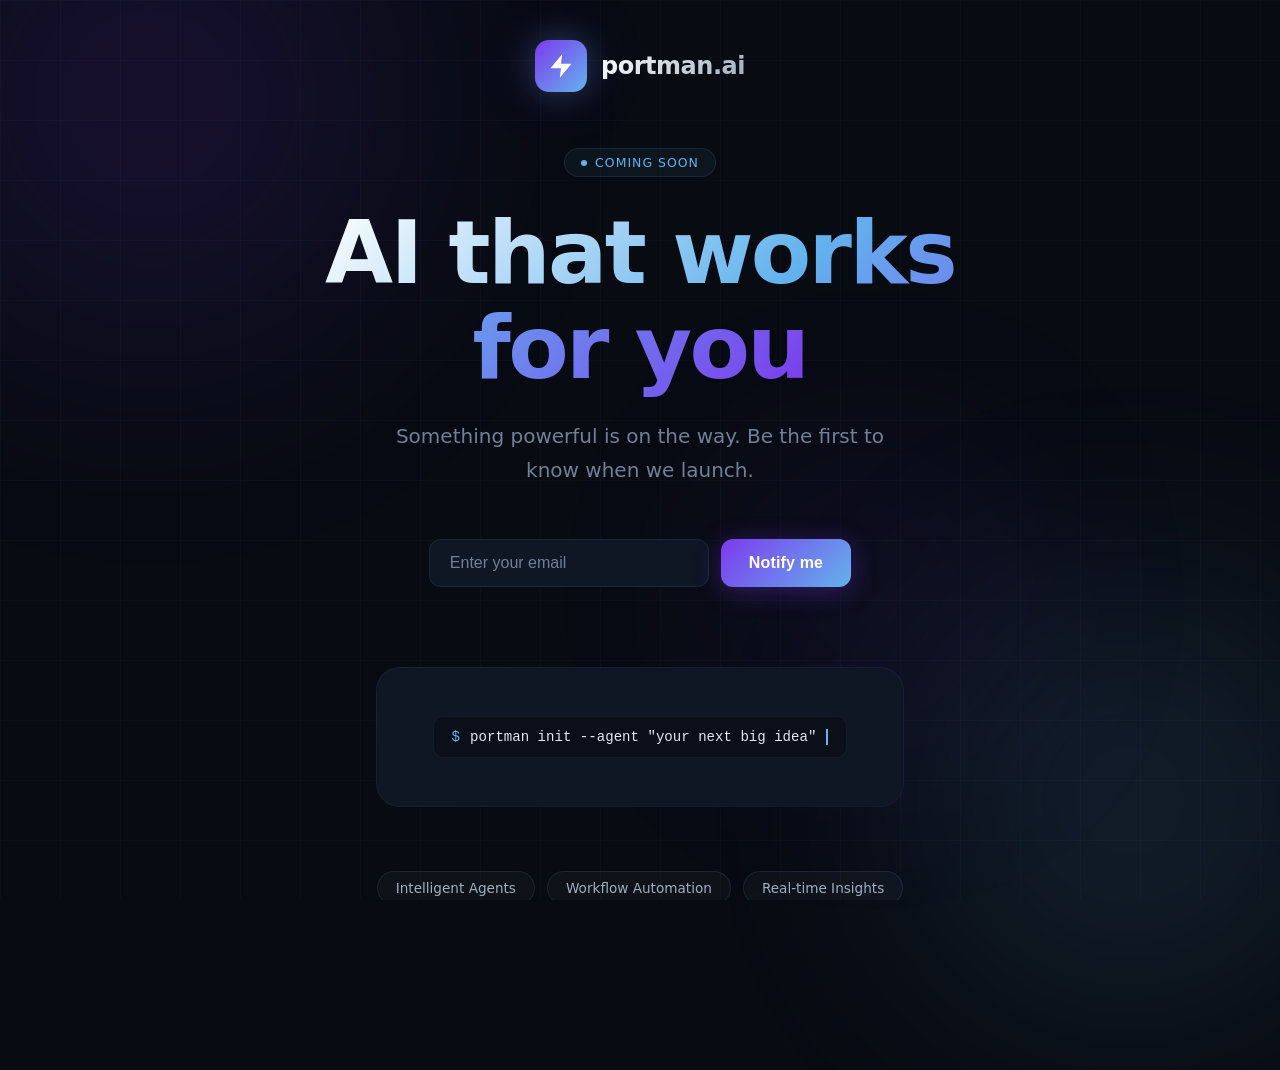
==== index.html @ 667f85a7 "Initial placeholder site for portman.ai Co-Authored-By: Claude Sonnet 4.6 <noreply@anthropic.com>" ====
<!DOCTYPE html>
<html lang="en">
<head>
  <meta charset="UTF-8" />
  <meta name="viewport" content="width=device-width, initial-scale=1.0" />
  <title>Portman AI</title>
  <style>
    *, *::before, *::after { box-sizing: border-box; margin: 0; padding: 0; }

    :root {
      --bg: #080b12;
      --surface: #0f1624;
      --border: rgba(99, 179, 237, 0.12);
      --accent: #63b3ed;
      --accent2: #7c3aed;
      --text: #e2e8f0;
      --muted: #718096;
    }

    html, body {
      height: 100%;
      background: var(--bg);
      color: var(--text);
      font-family: 'Segoe UI', system-ui, -apple-system, sans-serif;
      overflow-x: hidden;
    }

    /* animated grid background */
    body::before {
      content: '';
      position: fixed;
      inset: 0;
      background-image:
        linear-gradient(rgba(99,179,237,0.03) 1px, transparent 1px),
        linear-gradient(90deg, rgba(99,179,237,0.03) 1px, transparent 1px);
      background-size: 60px 60px;
      pointer-events: none;
      z-index: 0;
    }

    /* floating glow orbs */
    .orb {
      position: fixed;
      border-radius: 50%;
      filter: blur(120px);
      opacity: 0.18;
      pointer-events: none;
      z-index: 0;
      animation: float 14s ease-in-out infinite;
    }
    .orb-1 {
      width: 600px; height: 600px;
      background: radial-gradient(circle, #7c3aed, transparent);
      top: -200px; left: -150px;
      animation-delay: 0s;
    }
    .orb-2 {
      width: 500px; height: 500px;
      background: radial-gradient(circle, #63b3ed, transparent);
      bottom: -150px; right: -100px;
      animation-delay: -7s;
    }
    .orb-3 {
      width: 300px; height: 300px;
      background: radial-gradient(circle, #7c3aed, transparent);
      top: 50%; right: 20%;
      animation-delay: -3s;
    }

    @keyframes float {
      0%, 100% { transform: translateY(0px) scale(1); }
      50%       { transform: translateY(-40px) scale(1.05); }
    }

    /* layout */
    .page {
      position: relative;
      z-index: 1;
      min-height: 100vh;
      display: flex;
      flex-direction: column;
      align-items: center;
      justify-content: center;
      padding: 40px 24px;
      text-align: center;
    }

    /* logo mark */
    .logo-mark {
      display: inline-flex;
      align-items: center;
      gap: 14px;
      margin-bottom: 56px;
    }
    .logo-icon {
      width: 52px; height: 52px;
      border-radius: 14px;
      background: linear-gradient(135deg, #7c3aed 0%, #63b3ed 100%);
      display: flex;
      align-items: center;
      justify-content: center;
      box-shadow: 0 0 32px rgba(99,179,237,0.3), 0 0 64px rgba(124,58,237,0.2);
    }
    .logo-icon svg {
      width: 28px; height: 28px;
      fill: white;
    }
    .logo-text {
      font-size: 1.5rem;
      font-weight: 700;
      letter-spacing: -0.02em;
      background: linear-gradient(135deg, #fff 0%, #a0aec0 100%);
      -webkit-background-clip: text;
      -webkit-text-fill-color: transparent;
      background-clip: text;
    }

    /* badge */
    .badge {
      display: inline-flex;
      align-items: center;
      gap: 8px;
      padding: 6px 16px;
      border-radius: 100px;
      border: 1px solid var(--border);
      background: rgba(99,179,237,0.06);
      font-size: 0.78rem;
      font-weight: 500;
      color: var(--accent);
      letter-spacing: 0.08em;
      text-transform: uppercase;
      margin-bottom: 28px;
    }
    .badge-dot {
      width: 6px; height: 6px;
      border-radius: 50%;
      background: var(--accent);
      animation: pulse 2s ease-in-out infinite;
    }
    @keyframes pulse {
      0%, 100% { opacity: 1; transform: scale(1); }
      50%       { opacity: 0.5; transform: scale(0.7); }
    }

    /* headline */
    h1 {
      font-size: clamp(2.6rem, 7vw, 5.5rem);
      font-weight: 800;
      letter-spacing: -0.03em;
      line-height: 1.08;
      max-width: 800px;
      margin-bottom: 24px;
    }
    .gradient-text {
      background: linear-gradient(135deg, #fff 0%, #63b3ed 50%, #7c3aed 100%);
      -webkit-background-clip: text;
      -webkit-text-fill-color: transparent;
      background-clip: text;
    }

    /* subtitle */
    p.subtitle {
      font-size: clamp(1rem, 2.5vw, 1.25rem);
      color: var(--muted);
      max-width: 540px;
      line-height: 1.7;
      margin-bottom: 52px;
    }

    /* email form */
    .signup {
      display: flex;
      gap: 12px;
      flex-wrap: wrap;
      justify-content: center;
      margin-bottom: 80px;
    }
    .signup input {
      padding: 14px 20px;
      border-radius: 12px;
      border: 1px solid var(--border);
      background: var(--surface);
      color: var(--text);
      font-size: 1rem;
      width: 280px;
      outline: none;
      transition: border-color 0.2s, box-shadow 0.2s;
    }
    .signup input::placeholder { color: var(--muted); }
    .signup input:focus {
      border-color: rgba(99,179,237,0.4);
      box-shadow: 0 0 0 3px rgba(99,179,237,0.08);
    }
    .btn {
      padding: 14px 28px;
      border-radius: 12px;
      border: none;
      cursor: pointer;
      font-size: 1rem;
      font-weight: 600;
      background: linear-gradient(135deg, #7c3aed, #63b3ed);
      color: white;
      letter-spacing: 0.01em;
      transition: opacity 0.2s, transform 0.15s, box-shadow 0.2s;
      box-shadow: 0 4px 24px rgba(124,58,237,0.35);
      white-space: nowrap;
    }
    .btn:hover { opacity: 0.9; transform: translateY(-1px); box-shadow: 0 8px 32px rgba(124,58,237,0.45); }
    .btn:active { transform: translateY(0); }

    /* status message */
    .status-msg {
      display: none;
      font-size: 0.9rem;
      color: var(--accent);
      margin-top: -64px;
      margin-bottom: 52px;
    }

    /* feature pills */
    .features {
      display: flex;
      flex-wrap: wrap;
      gap: 12px;
      justify-content: center;
      max-width: 600px;
      margin-bottom: 64px;
    }
    .pill {
      padding: 8px 18px;
      border-radius: 100px;
      border: 1px solid var(--border);
      background: rgba(255,255,255,0.03);
      font-size: 0.85rem;
      color: #a0aec0;
      transition: border-color 0.2s, background 0.2s, color 0.2s;
    }
    .pill:hover {
      border-color: rgba(99,179,237,0.3);
      background: rgba(99,179,237,0.06);
      color: var(--accent);
    }

    /* footer */
    footer {
      color: var(--muted);
      font-size: 0.8rem;
    }
    footer a {
      color: var(--muted);
      text-decoration: none;
      transition: color 0.2s;
    }
    footer a:hover { color: var(--accent); }

    /* glowing card effect behind main content */
    .card-glow {
      position: relative;
      padding: 1px;
      border-radius: 24px;
      background: linear-gradient(135deg, rgba(99,179,237,0.15), rgba(124,58,237,0.15));
      margin-bottom: 64px;
    }
    .card-inner {
      background: var(--surface);
      border-radius: 23px;
      padding: 48px 56px;
    }
    @media (max-width: 600px) {
      .card-inner { padding: 36px 24px; }
    }
    .terminal-line {
      display: flex;
      align-items: center;
      gap: 10px;
      font-family: 'SF Mono', 'Fira Code', 'Courier New', monospace;
      font-size: 0.88rem;
      color: #a0aec0;
      background: rgba(0,0,0,0.3);
      border: 1px solid rgba(99,179,237,0.08);
      border-radius: 10px;
      padding: 12px 18px;
      text-align: left;
    }
    .terminal-prompt { color: var(--accent); }
    .terminal-cmd { color: #e2e8f0; }
    .cursor {
      display: inline-block;
      width: 2px; height: 1.1em;
      background: var(--accent);
      vertical-align: text-bottom;
      animation: blink 1s step-end infinite;
    }
    @keyframes blink {
      0%, 100% { opacity: 1; }
      50%       { opacity: 0; }
    }
  </style>
</head>
<body>

  <div class="orb orb-1"></div>
  <div class="orb orb-2"></div>
  <div class="orb orb-3"></div>

  <div class="page">

    <div class="logo-mark">
      <div class="logo-icon">
        <!-- simple abstract "P" / lightning bolt icon -->
        <svg viewBox="0 0 24 24" xmlns="http://www.w3.org/2000/svg">
          <path d="M13 2L3 14h9l-1 8 10-12h-9l1-8z"/>
        </svg>
      </div>
      <span class="logo-text">portman.ai</span>
    </div>

    <div class="badge">
      <span class="badge-dot"></span>
      Coming Soon
    </div>

    <h1>
      <span class="gradient-text">AI that works<br>for you</span>
    </h1>

    <p class="subtitle">
      Something powerful is on the way. Be the first to know when we launch.
    </p>

    <form class="signup" onsubmit="handleSubmit(event)">
      <input type="email" placeholder="Enter your email" required id="email-input" />
      <button type="submit" class="btn">Notify me</button>
    </form>
    <p class="status-msg" id="status-msg">You're on the list. We'll be in touch soon.</p>

    <div class="card-glow">
      <div class="card-inner">
        <div class="terminal-line">
          <span class="terminal-prompt">$</span>
          <span class="terminal-cmd">portman init --agent "your next big idea"</span>
          <span class="cursor"></span>
        </div>
      </div>
    </div>

    <div class="features">
      <span class="pill">Intelligent Agents</span>
      <span class="pill">Workflow Automation</span>
      <span class="pill">Real-time Insights</span>
      <span class="pill">API-first</span>
      <span class="pill">Built for developers</span>
    </div>

    <footer>
      &copy; 2026 Portman AI &mdash;
      <a href="mailto:hello@portman.ai">hello@portman.ai</a>
    </footer>

  </div>

  <script>
    function handleSubmit(e) {
      e.preventDefault();
      const form = e.target;
      const msg = document.getElementById('status-msg');
      form.style.display = 'none';
      msg.style.display = 'block';
    }
  </script>

</body>
</html>
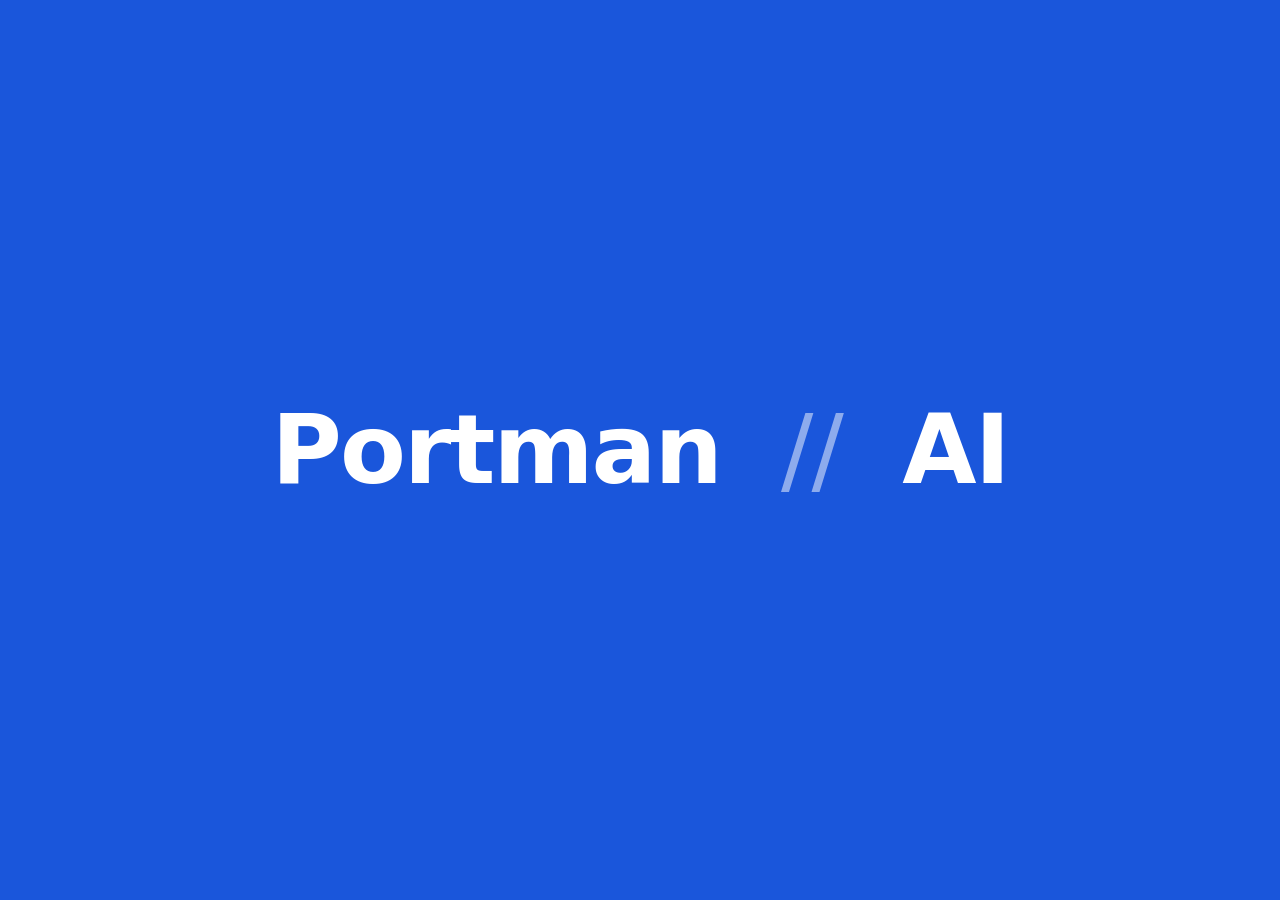
==== commit 7188f482: "Simplify to blue background with Portman // AI Co-Authored-By: Claude Sonnet 4.6 <noreply@anthropic." ====
--- a/index.html
+++ b/index.html
@@ -7,367 +7,30 @@
   <style>
     *, *::before, *::after { box-sizing: border-box; margin: 0; padding: 0; }
 
-    :root {
-      --bg: #080b12;
-      --surface: #0f1624;
-      --border: rgba(99, 179, 237, 0.12);
-      --accent: #63b3ed;
-      --accent2: #7c3aed;
-      --text: #e2e8f0;
-      --muted: #718096;
-    }
-
     html, body {
       height: 100%;
-      background: var(--bg);
-      color: var(--text);
-      font-family: 'Segoe UI', system-ui, -apple-system, sans-serif;
-      overflow-x: hidden;
-    }
-
-    /* animated grid background */
-    body::before {
-      content: '';
-      position: fixed;
-      inset: 0;
-      background-image:
-        linear-gradient(rgba(99,179,237,0.03) 1px, transparent 1px),
-        linear-gradient(90deg, rgba(99,179,237,0.03) 1px, transparent 1px);
-      background-size: 60px 60px;
-      pointer-events: none;
-      z-index: 0;
-    }
-
-    /* floating glow orbs */
-    .orb {
-      position: fixed;
-      border-radius: 50%;
-      filter: blur(120px);
-      opacity: 0.18;
-      pointer-events: none;
-      z-index: 0;
-      animation: float 14s ease-in-out infinite;
-    }
-    .orb-1 {
-      width: 600px; height: 600px;
-      background: radial-gradient(circle, #7c3aed, transparent);
-      top: -200px; left: -150px;
-      animation-delay: 0s;
-    }
-    .orb-2 {
-      width: 500px; height: 500px;
-      background: radial-gradient(circle, #63b3ed, transparent);
-      bottom: -150px; right: -100px;
-      animation-delay: -7s;
-    }
-    .orb-3 {
-      width: 300px; height: 300px;
-      background: radial-gradient(circle, #7c3aed, transparent);
-      top: 50%; right: 20%;
-      animation-delay: -3s;
-    }
-
-    @keyframes float {
-      0%, 100% { transform: translateY(0px) scale(1); }
-      50%       { transform: translateY(-40px) scale(1.05); }
-    }
-
-    /* layout */
-    .page {
-      position: relative;
-      z-index: 1;
-      min-height: 100vh;
-      display: flex;
-      flex-direction: column;
-      align-items: center;
-      justify-content: center;
-      padding: 40px 24px;
-      text-align: center;
-    }
-
-    /* logo mark */
-    .logo-mark {
-      display: inline-flex;
-      align-items: center;
-      gap: 14px;
-      margin-bottom: 56px;
-    }
-    .logo-icon {
-      width: 52px; height: 52px;
-      border-radius: 14px;
-      background: linear-gradient(135deg, #7c3aed 0%, #63b3ed 100%);
+      background: #1a56db;
       display: flex;
       align-items: center;
       justify-content: center;
-      box-shadow: 0 0 32px rgba(99,179,237,0.3), 0 0 64px rgba(124,58,237,0.2);
-    }
-    .logo-icon svg {
-      width: 28px; height: 28px;
-      fill: white;
-    }
-    .logo-text {
-      font-size: 1.5rem;
-      font-weight: 700;
-      letter-spacing: -0.02em;
-      background: linear-gradient(135deg, #fff 0%, #a0aec0 100%);
-      -webkit-background-clip: text;
-      -webkit-text-fill-color: transparent;
-      background-clip: text;
     }
 
-    /* badge */
-    .badge {
-      display: inline-flex;
-      align-items: center;
-      gap: 8px;
-      padding: 6px 16px;
-      border-radius: 100px;
-      border: 1px solid var(--border);
-      background: rgba(99,179,237,0.06);
-      font-size: 0.78rem;
-      font-weight: 500;
-      color: var(--accent);
-      letter-spacing: 0.08em;
-      text-transform: uppercase;
-      margin-bottom: 28px;
-    }
-    .badge-dot {
-      width: 6px; height: 6px;
-      border-radius: 50%;
-      background: var(--accent);
-      animation: pulse 2s ease-in-out infinite;
-    }
-    @keyframes pulse {
-      0%, 100% { opacity: 1; transform: scale(1); }
-      50%       { opacity: 0.5; transform: scale(0.7); }
+    h1 {
+      font-family: 'Segoe UI', system-ui, -apple-system, sans-serif;
+      font-size: clamp(2.5rem, 8vw, 6rem);
+      font-weight: 700;
+      color: white;
+      letter-spacing: -0.02em;
     }
 
-    /* headline */
-    h1 {
-      font-size: clamp(2.6rem, 7vw, 5.5rem);
-      font-weight: 800;
-      letter-spacing: -0.03em;
-      line-height: 1.08;
-      max-width: 800px;
-      margin-bottom: 24px;
-    }
-    .gradient-text {
-      background: linear-gradient(135deg, #fff 0%, #63b3ed 50%, #7c3aed 100%);
-      -webkit-background-clip: text;
-      -webkit-text-fill-color: transparent;
-      background-clip: text;
-    }
-
-    /* subtitle */
-    p.subtitle {
-      font-size: clamp(1rem, 2.5vw, 1.25rem);
-      color: var(--muted);
-      max-width: 540px;
-      line-height: 1.7;
-      margin-bottom: 52px;
-    }
-
-    /* email form */
-    .signup {
-      display: flex;
-      gap: 12px;
-      flex-wrap: wrap;
-      justify-content: center;
-      margin-bottom: 80px;
-    }
-    .signup input {
-      padding: 14px 20px;
-      border-radius: 12px;
-      border: 1px solid var(--border);
-      background: var(--surface);
-      color: var(--text);
-      font-size: 1rem;
-      width: 280px;
-      outline: none;
-      transition: border-color 0.2s, box-shadow 0.2s;
-    }
-    .signup input::placeholder { color: var(--muted); }
-    .signup input:focus {
-      border-color: rgba(99,179,237,0.4);
-      box-shadow: 0 0 0 3px rgba(99,179,237,0.08);
-    }
-    .btn {
-      padding: 14px 28px;
-      border-radius: 12px;
-      border: none;
-      cursor: pointer;
-      font-size: 1rem;
-      font-weight: 600;
-      background: linear-gradient(135deg, #7c3aed, #63b3ed);
-      color: white;
-      letter-spacing: 0.01em;
-      transition: opacity 0.2s, transform 0.15s, box-shadow 0.2s;
-      box-shadow: 0 4px 24px rgba(124,58,237,0.35);
-      white-space: nowrap;
-    }
-    .btn:hover { opacity: 0.9; transform: translateY(-1px); box-shadow: 0 8px 32px rgba(124,58,237,0.45); }
-    .btn:active { transform: translateY(0); }
-
-    /* status message */
-    .status-msg {
-      display: none;
-      font-size: 0.9rem;
-      color: var(--accent);
-      margin-top: -64px;
-      margin-bottom: 52px;
-    }
-
-    /* feature pills */
-    .features {
-      display: flex;
-      flex-wrap: wrap;
-      gap: 12px;
-      justify-content: center;
-      max-width: 600px;
-      margin-bottom: 64px;
-    }
-    .pill {
-      padding: 8px 18px;
-      border-radius: 100px;
-      border: 1px solid var(--border);
-      background: rgba(255,255,255,0.03);
-      font-size: 0.85rem;
-      color: #a0aec0;
-      transition: border-color 0.2s, background 0.2s, color 0.2s;
-    }
-    .pill:hover {
-      border-color: rgba(99,179,237,0.3);
-      background: rgba(99,179,237,0.06);
-      color: var(--accent);
-    }
-
-    /* footer */
-    footer {
-      color: var(--muted);
-      font-size: 0.8rem;
-    }
-    footer a {
-      color: var(--muted);
-      text-decoration: none;
-      transition: color 0.2s;
-    }
-    footer a:hover { color: var(--accent); }
-
-    /* glowing card effect behind main content */
-    .card-glow {
-      position: relative;
-      padding: 1px;
-      border-radius: 24px;
-      background: linear-gradient(135deg, rgba(99,179,237,0.15), rgba(124,58,237,0.15));
-      margin-bottom: 64px;
-    }
-    .card-inner {
-      background: var(--surface);
-      border-radius: 23px;
-      padding: 48px 56px;
-    }
-    @media (max-width: 600px) {
-      .card-inner { padding: 36px 24px; }
-    }
-    .terminal-line {
-      display: flex;
-      align-items: center;
-      gap: 10px;
-      font-family: 'SF Mono', 'Fira Code', 'Courier New', monospace;
-      font-size: 0.88rem;
-      color: #a0aec0;
-      background: rgba(0,0,0,0.3);
-      border: 1px solid rgba(99,179,237,0.08);
-      border-radius: 10px;
-      padding: 12px 18px;
-      text-align: left;
-    }
-    .terminal-prompt { color: var(--accent); }
-    .terminal-cmd { color: #e2e8f0; }
-    .cursor {
-      display: inline-block;
-      width: 2px; height: 1.1em;
-      background: var(--accent);
-      vertical-align: text-bottom;
-      animation: blink 1s step-end infinite;
-    }
-    @keyframes blink {
-      0%, 100% { opacity: 1; }
-      50%       { opacity: 0; }
+    .divider {
+      font-weight: 300;
+      opacity: 0.5;
+      margin: 0 0.3em;
     }
   </style>
 </head>
 <body>
-
-  <div class="orb orb-1"></div>
-  <div class="orb orb-2"></div>
-  <div class="orb orb-3"></div>
-
-  <div class="page">
-
-    <div class="logo-mark">
-      <div class="logo-icon">
-        <!-- simple abstract "P" / lightning bolt icon -->
-        <svg viewBox="0 0 24 24" xmlns="http://www.w3.org/2000/svg">
-          <path d="M13 2L3 14h9l-1 8 10-12h-9l1-8z"/>
-        </svg>
-      </div>
-      <span class="logo-text">portman.ai</span>
-    </div>
-
-    <div class="badge">
-      <span class="badge-dot"></span>
-      Coming Soon
-    </div>
-
-    <h1>
-      <span class="gradient-text">AI that works<br>for you</span>
-    </h1>
-
-    <p class="subtitle">
-      Something powerful is on the way. Be the first to know when we launch.
-    </p>
-
-    <form class="signup" onsubmit="handleSubmit(event)">
-      <input type="email" placeholder="Enter your email" required id="email-input" />
-      <button type="submit" class="btn">Notify me</button>
-    </form>
-    <p class="status-msg" id="status-msg">You're on the list. We'll be in touch soon.</p>
-
-    <div class="card-glow">
-      <div class="card-inner">
-        <div class="terminal-line">
-          <span class="terminal-prompt">$</span>
-          <span class="terminal-cmd">portman init --agent "your next big idea"</span>
-          <span class="cursor"></span>
-        </div>
-      </div>
-    </div>
-
-    <div class="features">
-      <span class="pill">Intelligent Agents</span>
-      <span class="pill">Workflow Automation</span>
-      <span class="pill">Real-time Insights</span>
-      <span class="pill">API-first</span>
-      <span class="pill">Built for developers</span>
-    </div>
-
-    <footer>
-      &copy; 2026 Portman AI &mdash;
-      <a href="mailto:hello@portman.ai">hello@portman.ai</a>
-    </footer>
-
-  </div>
-
-  <script>
-    function handleSubmit(e) {
-      e.preventDefault();
-      const form = e.target;
-      const msg = document.getElementById('status-msg');
-      form.style.display = 'none';
-      msg.style.display = 'block';
-    }
-  </script>
-
+  <h1>Portman <span class="divider">//</span> AI</h1>
 </body>
 </html>
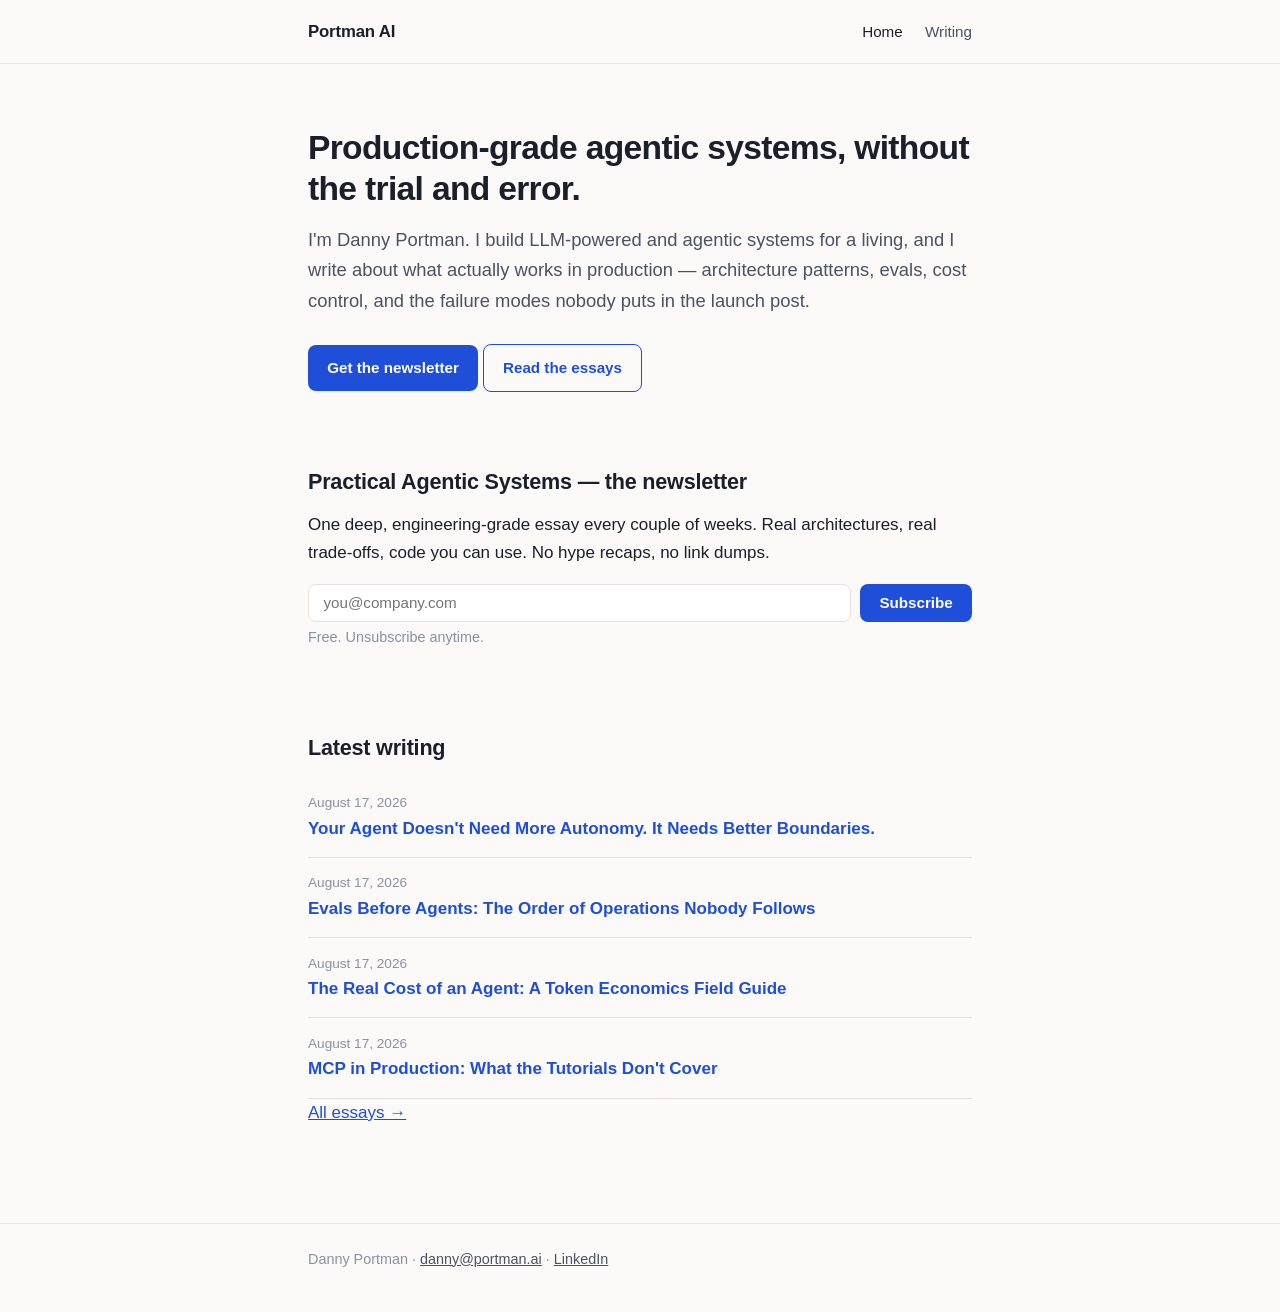
==== commit 7a4caa57: "Launch blog: four essays, newsletter signup, SEO (sitemap, RSS, JSON-LD) Co-Authored-By: Claude Fabl" ====
--- a/index.html
+++ b/index.html
@@ -1,36 +1,120 @@
-<!DOCTYPE html>
+<!doctype html>
 <html lang="en">
 <head>
-  <meta charset="UTF-8" />
-  <meta name="viewport" content="width=device-width, initial-scale=1.0" />
-  <title>Portman AI</title>
-  <style>
-    *, *::before, *::after { box-sizing: border-box; margin: 0; padding: 0; }
-
-    html, body {
-      height: 100%;
-      background: #1a56db;
-      display: flex;
-      align-items: center;
-      justify-content: center;
-    }
-
-    h1 {
-      font-family: 'Segoe UI', system-ui, -apple-system, sans-serif;
-      font-size: clamp(2.5rem, 8vw, 6rem);
-      font-weight: 700;
-      color: white;
-      letter-spacing: -0.02em;
-    }
-
-    .divider {
-      font-weight: 300;
-      opacity: 0.5;
-      margin: 0 0.3em;
-    }
-  </style>
+  <meta charset="utf-8">
+  <meta name="viewport" content="width=device-width, initial-scale=1">
+  <title>Portman AI — Practical Agentic Systems</title>
+  <meta name="description" content="Essays on building production LLM and AI agent systems: architecture, guardrails, evals, cost optimization, and MCP. By Danny Portman.">
+  <meta name="author" content="Danny Portman">
+  <link rel="canonical" href="https://portman.ai/">
+  <link rel="alternate" type="application/rss+xml" title="Portman AI — Practical Agentic Systems" href="https://portman.ai/feed.xml">
+  <meta property="og:type" content="website">
+  <meta property="og:site_name" content="Portman AI">
+  <meta property="og:url" content="https://portman.ai/">
+  <meta property="og:title" content="Portman AI — Practical Agentic Systems">
+  <meta property="og:description" content="Essays on building production LLM and AI agent systems: architecture, guardrails, evals, cost optimization, and MCP. By Danny Portman.">
+  <meta property="og:image" content="https://portman.ai/og.png">
+  <meta name="twitter:card" content="summary_large_image">
+  <meta name="twitter:title" content="Portman AI — Practical Agentic Systems">
+  <meta name="twitter:description" content="Essays on building production LLM and AI agent systems: architecture, guardrails, evals, cost optimization, and MCP. By Danny Portman.">
+  <meta name="twitter:image" content="https://portman.ai/og.png">
+  <script type="application/ld+json">
+  {
+    "@context": "https://schema.org",
+    "@graph": [
+      {
+        "@type": "WebSite",
+        "@id": "https://portman.ai/#website",
+        "url": "https://portman.ai/",
+        "name": "Portman AI",
+        "description": "Essays on building production LLM and AI agent systems.",
+        "publisher": { "@id": "https://portman.ai/#person" }
+      },
+      {
+        "@type": "Person",
+        "@id": "https://portman.ai/#person",
+        "name": "Danny Portman",
+        "url": "https://portman.ai/",
+        "email": "danny@portman.ai",
+        "jobTitle": "AI & Agentic Systems Engineer",
+        "knowsAbout": ["Large Language Models", "Agentic Systems", "AI Engineering", "Model Context Protocol"]
+      }
+    ]
+  }
+  </script>
+  <link rel="icon" href="data:image/svg+xml,<svg xmlns='http://www.w3.org/2000/svg' viewBox='0 0 100 100'><text y='.9em' font-size='90'>▲</text></svg>">
+  <link rel="stylesheet" href="styles.css">
 </head>
 <body>
-  <h1>Portman <span class="divider">//</span> AI</h1>
+
+<header class="site">
+  <div class="wrap">
+    <a class="brand" href="/">Portman AI</a>
+    <nav class="site">
+      <a href="/" aria-current="page">Home</a>
+      <a href="writing/">Writing</a>
+    </nav>
+  </div>
+</header>
+
+<main class="wrap">
+
+  <div class="hero">
+    <h1>Production-grade agentic systems, without the trial and error.</h1>
+    <p class="lede">
+      I'm Danny Portman. I build LLM-powered and agentic systems for a living, and I write
+      about what actually works in production — architecture patterns, evals, cost control,
+      and the failure modes nobody puts in the launch post.
+    </p>
+    <a class="btn" href="#subscribe">Get the newsletter</a>
+    <a class="btn secondary" href="writing/">Read the essays</a>
+  </div>
+
+  <section id="subscribe">
+    <h2>Practical Agentic Systems — the newsletter</h2>
+    <p>
+      One deep, engineering-grade essay every couple of weeks. Real architectures, real
+      trade-offs, code you can use. No hype recaps, no link dumps.
+    </p>
+    <!-- TODO: replace action URL with your Buttondown/ConvertKit form endpoint -->
+    <form class="subscribe" action="#" method="post">
+      <input type="email" name="email" placeholder="you@company.com" required aria-label="Email address">
+      <button class="btn" type="submit">Subscribe</button>
+    </form>
+    <p class="muted">Free. Unsubscribe anytime.</p>
+  </section>
+
+  <section>
+    <h2>Latest writing</h2>
+    <ul class="posts">
+      <li>
+        <span class="date">August 17, 2026</span>
+        <a href="writing/agent-boundaries.html">Your Agent Doesn't Need More Autonomy. It Needs Better Boundaries.</a>
+      </li>
+      <li>
+        <span class="date">August 17, 2026</span>
+        <a href="writing/evals-before-agents.html">Evals Before Agents: The Order of Operations Nobody Follows</a>
+      </li>
+      <li>
+        <span class="date">August 17, 2026</span>
+        <a href="writing/agent-token-economics.html">The Real Cost of an Agent: A Token Economics Field Guide</a>
+      </li>
+      <li>
+        <span class="date">August 17, 2026</span>
+        <a href="writing/mcp-in-production.html">MCP in Production: What the Tutorials Don't Cover</a>
+      </li>
+    </ul>
+    <p><a href="writing/">All essays →</a></p>
+  </section>
+
+</main>
+
+<footer class="site">
+  <div class="wrap">
+    Danny Portman · <a href="mailto:danny@portman.ai">danny@portman.ai</a>
+    · <a href="https://www.linkedin.com/">LinkedIn</a> <!-- TODO: your LinkedIn URL -->
+  </div>
+</footer>
+
 </body>
 </html>
--- a/styles.css
+++ b/styles.css
@@ -0,0 +1,193 @@
+/* Portman AI — site styles */
+:root {
+  --bg: #fbfaf8;
+  --surface: #ffffff;
+  --ink: #1a1f2b;
+  --ink-soft: #4a5264;
+  --ink-faint: #8a91a3;
+  --accent: #1f4fd8;
+  --accent-ink: #ffffff;
+  --border: #e5e2db;
+  --max: 44rem;
+}
+
+* { box-sizing: border-box; }
+
+body {
+  margin: 0;
+  background: var(--bg);
+  color: var(--ink);
+  font: 17px/1.65 -apple-system, BlinkMacSystemFont, "Segoe UI", Roboto, "Helvetica Neue", sans-serif;
+  -webkit-font-smoothing: antialiased;
+}
+
+.wrap {
+  max-width: var(--max);
+  margin: 0 auto;
+  padding: 0 1.25rem;
+}
+
+/* Header */
+header.site {
+  border-bottom: 1px solid var(--border);
+  padding: 1.1rem 0;
+}
+header.site .wrap {
+  display: flex;
+  align-items: baseline;
+  justify-content: space-between;
+  gap: 1rem;
+  flex-wrap: wrap;
+}
+.brand {
+  font-weight: 700;
+  letter-spacing: -0.01em;
+  text-decoration: none;
+  color: var(--ink);
+  font-size: 1.05rem;
+}
+nav.site a {
+  color: var(--ink-soft);
+  text-decoration: none;
+  margin-left: 1.1rem;
+  font-size: 0.95rem;
+}
+nav.site a:hover, nav.site a[aria-current="page"] { color: var(--ink); }
+
+/* Hero */
+.hero { padding: 4rem 0 2.5rem; }
+.hero h1 {
+  font-size: 2.1rem;
+  line-height: 1.2;
+  letter-spacing: -0.02em;
+  margin: 0 0 1rem;
+}
+.hero p.lede {
+  font-size: 1.15rem;
+  color: var(--ink-soft);
+  margin: 0 0 1.75rem;
+}
+
+/* Sections */
+section { padding: 2rem 0; }
+h2 { font-size: 1.35rem; letter-spacing: -0.01em; margin: 0 0 0.75rem; }
+h3 { font-size: 1.05rem; margin: 0 0 0.35rem; }
+p { margin: 0 0 1rem; }
+a { color: var(--accent); }
+.muted { color: var(--ink-faint); font-size: 0.9rem; }
+
+/* Cards */
+.card {
+  background: var(--surface);
+  border: 1px solid var(--border);
+  border-radius: 10px;
+  padding: 1.4rem 1.5rem;
+  margin-bottom: 1rem;
+}
+.card .price {
+  font-weight: 700;
+  color: var(--ink);
+  white-space: nowrap;
+}
+.card header {
+  display: flex;
+  justify-content: space-between;
+  align-items: baseline;
+  gap: 1rem;
+  margin-bottom: 0.4rem;
+}
+.card p:last-child { margin-bottom: 0; }
+
+/* Buttons + forms */
+.btn {
+  display: inline-block;
+  background: var(--accent);
+  color: var(--accent-ink);
+  padding: 0.65rem 1.2rem;
+  border-radius: 8px;
+  text-decoration: none;
+  font-weight: 600;
+  font-size: 0.95rem;
+  border: none;
+  cursor: pointer;
+}
+.btn.secondary {
+  background: transparent;
+  color: var(--accent);
+  border: 1px solid var(--accent);
+}
+.subscribe {
+  display: flex;
+  gap: 0.6rem;
+  flex-wrap: wrap;
+  margin: 0.5rem 0 0.25rem;
+}
+.subscribe input[type="email"] {
+  flex: 1 1 14rem;
+  padding: 0.62rem 0.9rem;
+  border: 1px solid var(--border);
+  border-radius: 8px;
+  font-size: 0.95rem;
+  background: var(--surface);
+  color: var(--ink);
+}
+
+/* Post list */
+ul.posts { list-style: none; padding: 0; margin: 0; }
+ul.posts li {
+  padding: 0.9rem 0;
+  border-bottom: 1px solid var(--border);
+}
+ul.posts .date { color: var(--ink-faint); font-size: 0.85rem; display: block; }
+ul.posts a { font-weight: 600; text-decoration: none; }
+ul.posts a:hover { text-decoration: underline; }
+
+/* Article */
+article.post h1 { font-size: 1.8rem; letter-spacing: -0.02em; margin-bottom: 0.25rem; }
+article.post .meta { color: var(--ink-faint); font-size: 0.9rem; margin-bottom: 2rem; }
+article.post pre {
+  background: #14171f;
+  color: #e8eaf0;
+  padding: 1rem 1.2rem;
+  border-radius: 8px;
+  overflow-x: auto;
+  font-size: 0.88rem;
+}
+
+/* Tables */
+.table-scroll { overflow-x: auto; margin: 0 0 1rem; }
+table {
+  border-collapse: collapse;
+  width: 100%;
+  font-size: 0.92rem;
+}
+th, td {
+  text-align: left;
+  padding: 0.5rem 0.75rem;
+  border-bottom: 1px solid var(--border);
+  vertical-align: top;
+}
+th { color: var(--ink-soft); font-weight: 600; }
+
+/* Inline code */
+p code, li code, td code {
+  background: #efede7;
+  border-radius: 4px;
+  padding: 0.1em 0.35em;
+  font-size: 0.88em;
+}
+
+/* Footer */
+footer.site {
+  border-top: 1px solid var(--border);
+  margin-top: 3rem;
+  padding: 1.5rem 0 2.5rem;
+  color: var(--ink-faint);
+  font-size: 0.9rem;
+}
+footer.site a { color: var(--ink-soft); }
+
+@media (max-width: 480px) {
+  .hero { padding: 2.5rem 0 1.5rem; }
+  .hero h1 { font-size: 1.7rem; }
+}
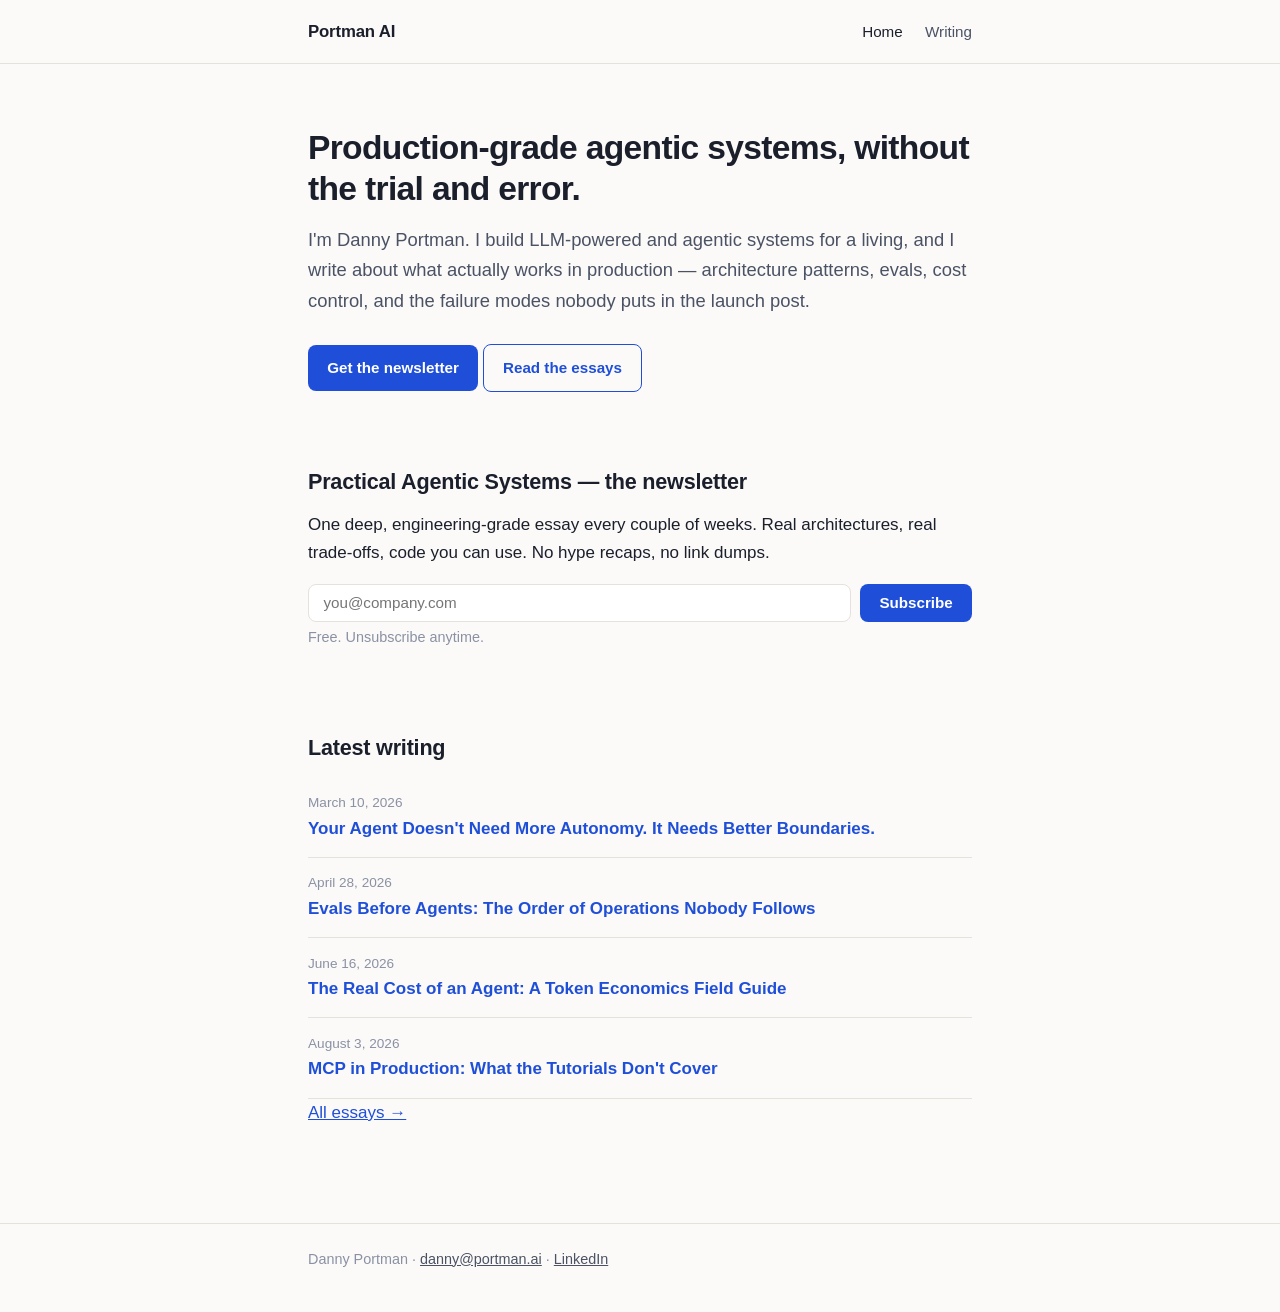
==== commit cdf8eea8: "Stagger post dates across the last six months Co-Authored-By: Claude Fable 5 <noreply@anthropic.com>" ====
--- a/index.html
+++ b/index.html
@@ -88,19 +88,19 @@
     <h2>Latest writing</h2>
     <ul class="posts">
       <li>
-        <span class="date">August 17, 2026</span>
+        <span class="date">March 10, 2026</span>
         <a href="writing/agent-boundaries.html">Your Agent Doesn't Need More Autonomy. It Needs Better Boundaries.</a>
       </li>
       <li>
-        <span class="date">August 17, 2026</span>
+        <span class="date">April 28, 2026</span>
         <a href="writing/evals-before-agents.html">Evals Before Agents: The Order of Operations Nobody Follows</a>
       </li>
       <li>
-        <span class="date">August 17, 2026</span>
+        <span class="date">June 16, 2026</span>
         <a href="writing/agent-token-economics.html">The Real Cost of an Agent: A Token Economics Field Guide</a>
       </li>
       <li>
-        <span class="date">August 17, 2026</span>
+        <span class="date">August 3, 2026</span>
         <a href="writing/mcp-in-production.html">MCP in Production: What the Tutorials Don't Cover</a>
       </li>
     </ul>
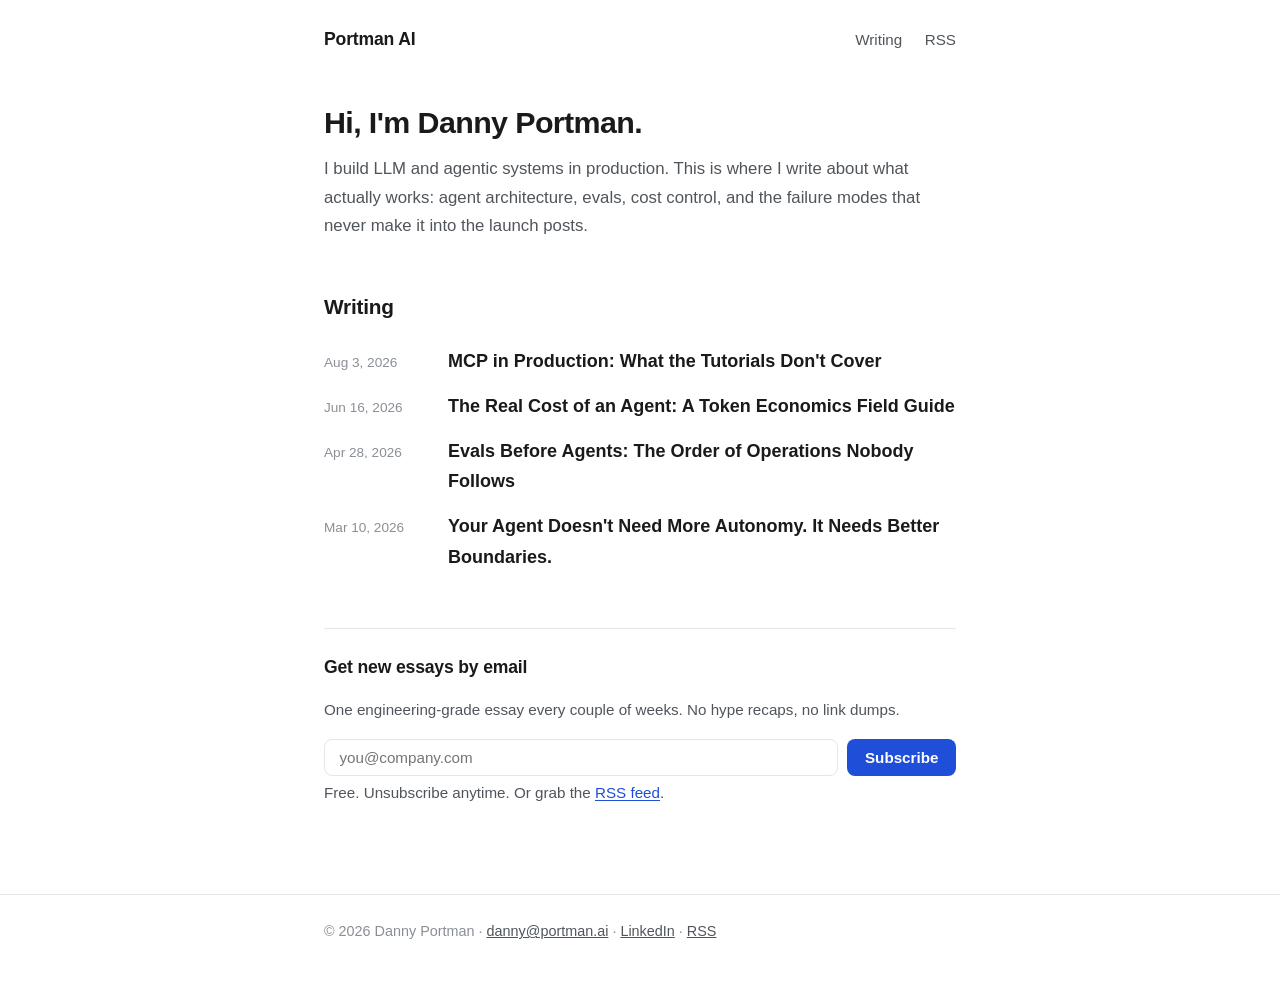
==== commit 242e7132: "Redesign toward personal engineering-blog style: intro-first home, dark mode, reading times, RSS in " ====
--- a/index.html
+++ b/index.html
@@ -51,8 +51,8 @@
   <div class="wrap">
     <a class="brand" href="/">Portman AI</a>
     <nav class="site">
-      <a href="/" aria-current="page">Home</a>
       <a href="writing/">Writing</a>
+      <a href="feed.xml">RSS</a>
     </nav>
   </div>
 </header>
@@ -60,59 +60,54 @@
 <main class="wrap">
 
   <div class="hero">
-    <h1>Production-grade agentic systems, without the trial and error.</h1>
+    <h1>Hi, I'm Danny Portman.</h1>
     <p class="lede">
-      I'm Danny Portman. I build LLM-powered and agentic systems for a living, and I write
-      about what actually works in production — architecture patterns, evals, cost control,
-      and the failure modes nobody puts in the launch post.
+      I build LLM and agentic systems in production. This is where I write about what
+      actually works: agent architecture, evals, cost control, and the failure modes
+      that never make it into the launch posts.
     </p>
-    <a class="btn" href="#subscribe">Get the newsletter</a>
-    <a class="btn secondary" href="writing/">Read the essays</a>
   </div>
 
+  <section>
+    <h2>Writing</h2>
+    <ul class="posts">
+      <li>
+        <span class="date">Aug 3, 2026</span>
+        <a href="writing/mcp-in-production.html">MCP in Production: What the Tutorials Don't Cover</a>
+      </li>
+      <li>
+        <span class="date">Jun 16, 2026</span>
+        <a href="writing/agent-token-economics.html">The Real Cost of an Agent: A Token Economics Field Guide</a>
+      </li>
+      <li>
+        <span class="date">Apr 28, 2026</span>
+        <a href="writing/evals-before-agents.html">Evals Before Agents: The Order of Operations Nobody Follows</a>
+      </li>
+      <li>
+        <span class="date">Mar 10, 2026</span>
+        <a href="writing/agent-boundaries.html">Your Agent Doesn't Need More Autonomy. It Needs Better Boundaries.</a>
+      </li>
+    </ul>
+  </section>
+
   <section id="subscribe">
-    <h2>Practical Agentic Systems — the newsletter</h2>
-    <p>
-      One deep, engineering-grade essay every couple of weeks. Real architectures, real
-      trade-offs, code you can use. No hype recaps, no link dumps.
-    </p>
+    <h2>Get new essays by email</h2>
+    <p>One engineering-grade essay every couple of weeks. No hype recaps, no link dumps.</p>
     <!-- TODO: replace action URL with your Buttondown/ConvertKit form endpoint -->
     <form class="subscribe" action="#" method="post">
       <input type="email" name="email" placeholder="you@company.com" required aria-label="Email address">
       <button class="btn" type="submit">Subscribe</button>
     </form>
-    <p class="muted">Free. Unsubscribe anytime.</p>
-  </section>
-
-  <section>
-    <h2>Latest writing</h2>
-    <ul class="posts">
-      <li>
-        <span class="date">March 10, 2026</span>
-        <a href="writing/agent-boundaries.html">Your Agent Doesn't Need More Autonomy. It Needs Better Boundaries.</a>
-      </li>
-      <li>
-        <span class="date">April 28, 2026</span>
-        <a href="writing/evals-before-agents.html">Evals Before Agents: The Order of Operations Nobody Follows</a>
-      </li>
-      <li>
-        <span class="date">June 16, 2026</span>
-        <a href="writing/agent-token-economics.html">The Real Cost of an Agent: A Token Economics Field Guide</a>
-      </li>
-      <li>
-        <span class="date">August 3, 2026</span>
-        <a href="writing/mcp-in-production.html">MCP in Production: What the Tutorials Don't Cover</a>
-      </li>
-    </ul>
-    <p><a href="writing/">All essays →</a></p>
+    <p class="muted">Free. Unsubscribe anytime. Or grab the <a href="feed.xml">RSS feed</a>.</p>
   </section>
 
 </main>
 
 <footer class="site">
   <div class="wrap">
-    Danny Portman · <a href="mailto:danny@portman.ai">danny@portman.ai</a>
-    · <a href="https://www.linkedin.com/">LinkedIn</a> <!-- TODO: your LinkedIn URL -->
+    &#169; 2026 Danny Portman &#183; <a href="mailto:danny@portman.ai">danny@portman.ai</a>
+    &#183; <a href="https://www.linkedin.com/">LinkedIn</a> <!-- TODO: your LinkedIn URL -->
+    &#183; <a href="feed.xml">RSS</a>
   </div>
 </footer>
 
--- a/styles.css
+++ b/styles.css
@@ -1,14 +1,31 @@
 /* Portman AI — site styles */
 :root {
-  --bg: #fbfaf8;
-  --surface: #ffffff;
-  --ink: #1a1f2b;
-  --ink-soft: #4a5264;
-  --ink-faint: #8a91a3;
+  --bg: #ffffff;
+  --ink: #1a1a1a;
+  --ink-soft: #50555c;
+  --ink-faint: #8a8f96;
   --accent: #1f4fd8;
   --accent-ink: #ffffff;
-  --border: #e5e2db;
-  --max: 44rem;
+  --border: #e6e6e6;
+  --code-bg: #f5f4f1;
+  --pre-bg: #14171f;
+  --pre-ink: #e8eaf0;
+  --max: 42rem;
+}
+
+@media (prefers-color-scheme: dark) {
+  :root {
+    --bg: #15171a;
+    --ink: #e6e8eb;
+    --ink-soft: #a7adb5;
+    --ink-faint: #767c84;
+    --accent: #8ab0ff;
+    --accent-ink: #10131a;
+    --border: #2a2d31;
+    --code-bg: #22262b;
+    --pre-bg: #0e1116;
+    --pre-ink: #dfe3ea;
+  }
 }
 
 * { box-sizing: border-box; }
@@ -17,7 +34,7 @@
   margin: 0;
   background: var(--bg);
   color: var(--ink);
-  font: 17px/1.65 -apple-system, BlinkMacSystemFont, "Segoe UI", Roboto, "Helvetica Neue", sans-serif;
+  font: 18px/1.7 -apple-system, BlinkMacSystemFont, "Segoe UI", Roboto, "Helvetica Neue", Arial, sans-serif;
   -webkit-font-smoothing: antialiased;
 }
 
@@ -29,8 +46,7 @@
 
 /* Header */
 header.site {
-  border-bottom: 1px solid var(--border);
-  padding: 1.1rem 0;
+  padding: 1.5rem 0 0.5rem;
 }
 header.site .wrap {
   display: flex;
@@ -44,7 +60,7 @@
   letter-spacing: -0.01em;
   text-decoration: none;
   color: var(--ink);
-  font-size: 1.05rem;
+  font-size: 1.1rem;
 }
 nav.site a {
   color: var(--ink-soft);
@@ -54,67 +70,41 @@
 }
 nav.site a:hover, nav.site a[aria-current="page"] { color: var(--ink); }
 
-/* Hero */
-.hero { padding: 4rem 0 2.5rem; }
+/* Intro / page top */
+.hero { padding: 2.5rem 0 0.5rem; }
 .hero h1 {
-  font-size: 2.1rem;
-  line-height: 1.2;
+  font-size: 1.9rem;
+  line-height: 1.25;
   letter-spacing: -0.02em;
+  margin: 0 0 0.9rem;
+}
+.hero p.lede {
+  font-size: 1.05rem;
+  color: var(--ink-soft);
   margin: 0 0 1rem;
 }
-.hero p.lede {
-  font-size: 1.15rem;
-  color: var(--ink-soft);
-  margin: 0 0 1.75rem;
-}
 
 /* Sections */
-section { padding: 2rem 0; }
-h2 { font-size: 1.35rem; letter-spacing: -0.01em; margin: 0 0 0.75rem; }
+section { padding: 1.5rem 0; }
+h2 { font-size: 1.3rem; letter-spacing: -0.01em; margin: 0 0 0.9rem; }
 h3 { font-size: 1.05rem; margin: 0 0 0.35rem; }
 p { margin: 0 0 1rem; }
 a { color: var(--accent); }
+main p a, main li a { text-decoration-thickness: 1px; text-underline-offset: 2px; }
 .muted { color: var(--ink-faint); font-size: 0.9rem; }
-
-/* Cards */
-.card {
-  background: var(--surface);
-  border: 1px solid var(--border);
-  border-radius: 10px;
-  padding: 1.4rem 1.5rem;
-  margin-bottom: 1rem;
-}
-.card .price {
-  font-weight: 700;
-  color: var(--ink);
-  white-space: nowrap;
-}
-.card header {
-  display: flex;
-  justify-content: space-between;
-  align-items: baseline;
-  gap: 1rem;
-  margin-bottom: 0.4rem;
-}
-.card p:last-child { margin-bottom: 0; }
 
 /* Buttons + forms */
 .btn {
   display: inline-block;
   background: var(--accent);
   color: var(--accent-ink);
-  padding: 0.65rem 1.2rem;
+  padding: 0.6rem 1.1rem;
   border-radius: 8px;
   text-decoration: none;
   font-weight: 600;
   font-size: 0.95rem;
   border: none;
   cursor: pointer;
-}
-.btn.secondary {
-  background: transparent;
-  color: var(--accent);
-  border: 1px solid var(--accent);
 }
 .subscribe {
   display: flex;
@@ -124,35 +114,64 @@
 }
 .subscribe input[type="email"] {
   flex: 1 1 14rem;
-  padding: 0.62rem 0.9rem;
+  padding: 0.58rem 0.9rem;
   border: 1px solid var(--border);
   border-radius: 8px;
   font-size: 0.95rem;
-  background: var(--surface);
-  color: var(--ink);
-}
+  background: var(--bg);
+  color: var(--ink);
+}
+#subscribe {
+  border-top: 1px solid var(--border);
+  margin-top: 1.5rem;
+}
+#subscribe h2 { font-size: 1.1rem; }
+#subscribe > p { color: var(--ink-soft); font-size: 0.95rem; }
 
 /* Post list */
 ul.posts { list-style: none; padding: 0; margin: 0; }
 ul.posts li {
-  padding: 0.9rem 0;
-  border-bottom: 1px solid var(--border);
-}
-ul.posts .date { color: var(--ink-faint); font-size: 0.85rem; display: block; }
-ul.posts a { font-weight: 600; text-decoration: none; }
-ul.posts a:hover { text-decoration: underline; }
+  display: flex;
+  gap: 1.25rem;
+  align-items: baseline;
+  padding: 0.45rem 0;
+}
+ul.posts .date {
+  color: var(--ink-faint);
+  font-size: 0.85rem;
+  font-variant-numeric: tabular-nums;
+  flex: 0 0 6.5rem;
+  white-space: nowrap;
+}
+ul.posts a {
+  font-weight: 600;
+  text-decoration: none;
+  color: var(--ink);
+}
+ul.posts a:hover { color: var(--accent); text-decoration: underline; }
+
+@media (max-width: 480px) {
+  ul.posts li { flex-direction: column; gap: 0.1rem; padding: 0.6rem 0; }
+}
 
 /* Article */
-article.post h1 { font-size: 1.8rem; letter-spacing: -0.02em; margin-bottom: 0.25rem; }
+article.post { padding-top: 1rem; }
+article.post h1 { font-size: 1.75rem; line-height: 1.25; letter-spacing: -0.02em; margin-bottom: 0.4rem; }
 article.post .meta { color: var(--ink-faint); font-size: 0.9rem; margin-bottom: 2rem; }
+article.post h2 { margin-top: 2.2rem; }
+article.post h3 { margin-top: 1.6rem; }
 article.post pre {
-  background: #14171f;
-  color: #e8eaf0;
+  background: var(--pre-bg);
+  color: var(--pre-ink);
   padding: 1rem 1.2rem;
   border-radius: 8px;
   overflow-x: auto;
-  font-size: 0.88rem;
-}
+  font-size: 0.85rem;
+  line-height: 1.55;
+}
+.backlink { font-size: 0.9rem; margin: 0.5rem 0 0; }
+.backlink a { text-decoration: none; color: var(--ink-faint); }
+.backlink a:hover { color: var(--accent); }
 
 /* Tables */
 .table-scroll { overflow-x: auto; margin: 0 0 1rem; }
@@ -171,10 +190,10 @@
 
 /* Inline code */
 p code, li code, td code {
-  background: #efede7;
+  background: var(--code-bg);
   border-radius: 4px;
   padding: 0.1em 0.35em;
-  font-size: 0.88em;
+  font-size: 0.85em;
 }
 
 /* Footer */
@@ -188,6 +207,6 @@
 footer.site a { color: var(--ink-soft); }
 
 @media (max-width: 480px) {
-  .hero { padding: 2.5rem 0 1.5rem; }
-  .hero h1 { font-size: 1.7rem; }
-}
+  .hero { padding: 1.8rem 0 0.5rem; }
+  .hero h1 { font-size: 1.55rem; }
+}
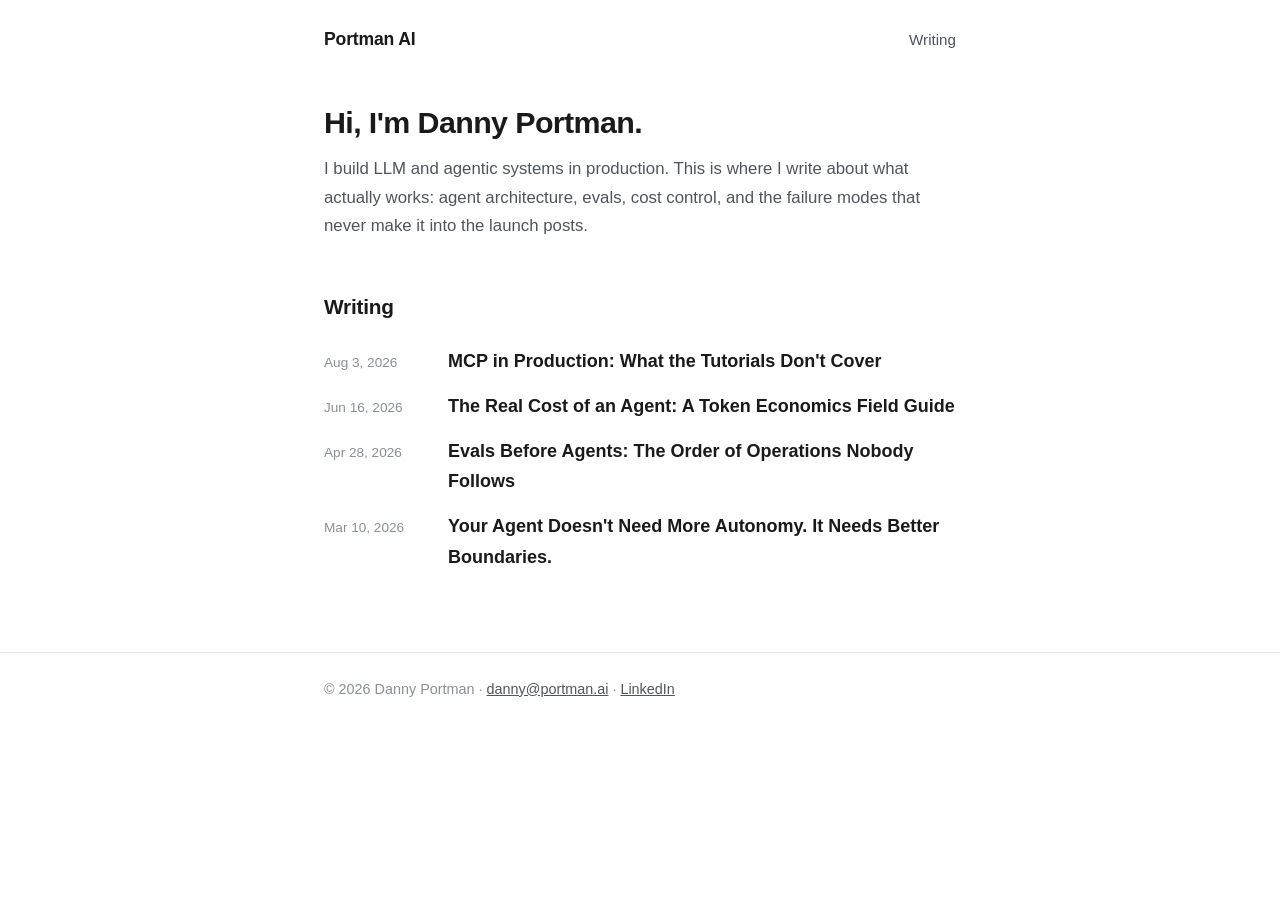
==== commit ac7c8777: "Remove RSS feed and email subscription Drop the newsletter signup form and all RSS surfaces: feed.xm" ====
--- a/index.html
+++ b/index.html
@@ -7,7 +7,6 @@
   <meta name="description" content="Essays on building production LLM and AI agent systems: architecture, guardrails, evals, cost optimization, and MCP. By Danny Portman.">
   <meta name="author" content="Danny Portman">
   <link rel="canonical" href="https://portman.ai/">
-  <link rel="alternate" type="application/rss+xml" title="Portman AI — Practical Agentic Systems" href="https://portman.ai/feed.xml">
   <meta property="og:type" content="website">
   <meta property="og:site_name" content="Portman AI">
   <meta property="og:url" content="https://portman.ai/">
@@ -52,7 +51,6 @@
     <a class="brand" href="/">Portman AI</a>
     <nav class="site">
       <a href="writing/">Writing</a>
-      <a href="feed.xml">RSS</a>
     </nav>
   </div>
 </header>
@@ -90,24 +88,12 @@
     </ul>
   </section>
 
-  <section id="subscribe">
-    <h2>Get new essays by email</h2>
-    <p>One engineering-grade essay every couple of weeks. No hype recaps, no link dumps.</p>
-    <!-- TODO: replace action URL with your Buttondown/ConvertKit form endpoint -->
-    <form class="subscribe" action="#" method="post">
-      <input type="email" name="email" placeholder="you@company.com" required aria-label="Email address">
-      <button class="btn" type="submit">Subscribe</button>
-    </form>
-    <p class="muted">Free. Unsubscribe anytime. Or grab the <a href="feed.xml">RSS feed</a>.</p>
-  </section>
-
 </main>
 
 <footer class="site">
   <div class="wrap">
     &#169; 2026 Danny Portman &#183; <a href="mailto:danny@portman.ai">danny@portman.ai</a>
     &#183; <a href="https://www.linkedin.com/">LinkedIn</a> <!-- TODO: your LinkedIn URL -->
-    &#183; <a href="feed.xml">RSS</a>
   </div>
 </footer>
 
--- a/styles.css
+++ b/styles.css
@@ -106,27 +106,6 @@
   border: none;
   cursor: pointer;
 }
-.subscribe {
-  display: flex;
-  gap: 0.6rem;
-  flex-wrap: wrap;
-  margin: 0.5rem 0 0.25rem;
-}
-.subscribe input[type="email"] {
-  flex: 1 1 14rem;
-  padding: 0.58rem 0.9rem;
-  border: 1px solid var(--border);
-  border-radius: 8px;
-  font-size: 0.95rem;
-  background: var(--bg);
-  color: var(--ink);
-}
-#subscribe {
-  border-top: 1px solid var(--border);
-  margin-top: 1.5rem;
-}
-#subscribe h2 { font-size: 1.1rem; }
-#subscribe > p { color: var(--ink-soft); font-size: 0.95rem; }
 
 /* Post list */
 ul.posts { list-style: none; padding: 0; margin: 0; }
